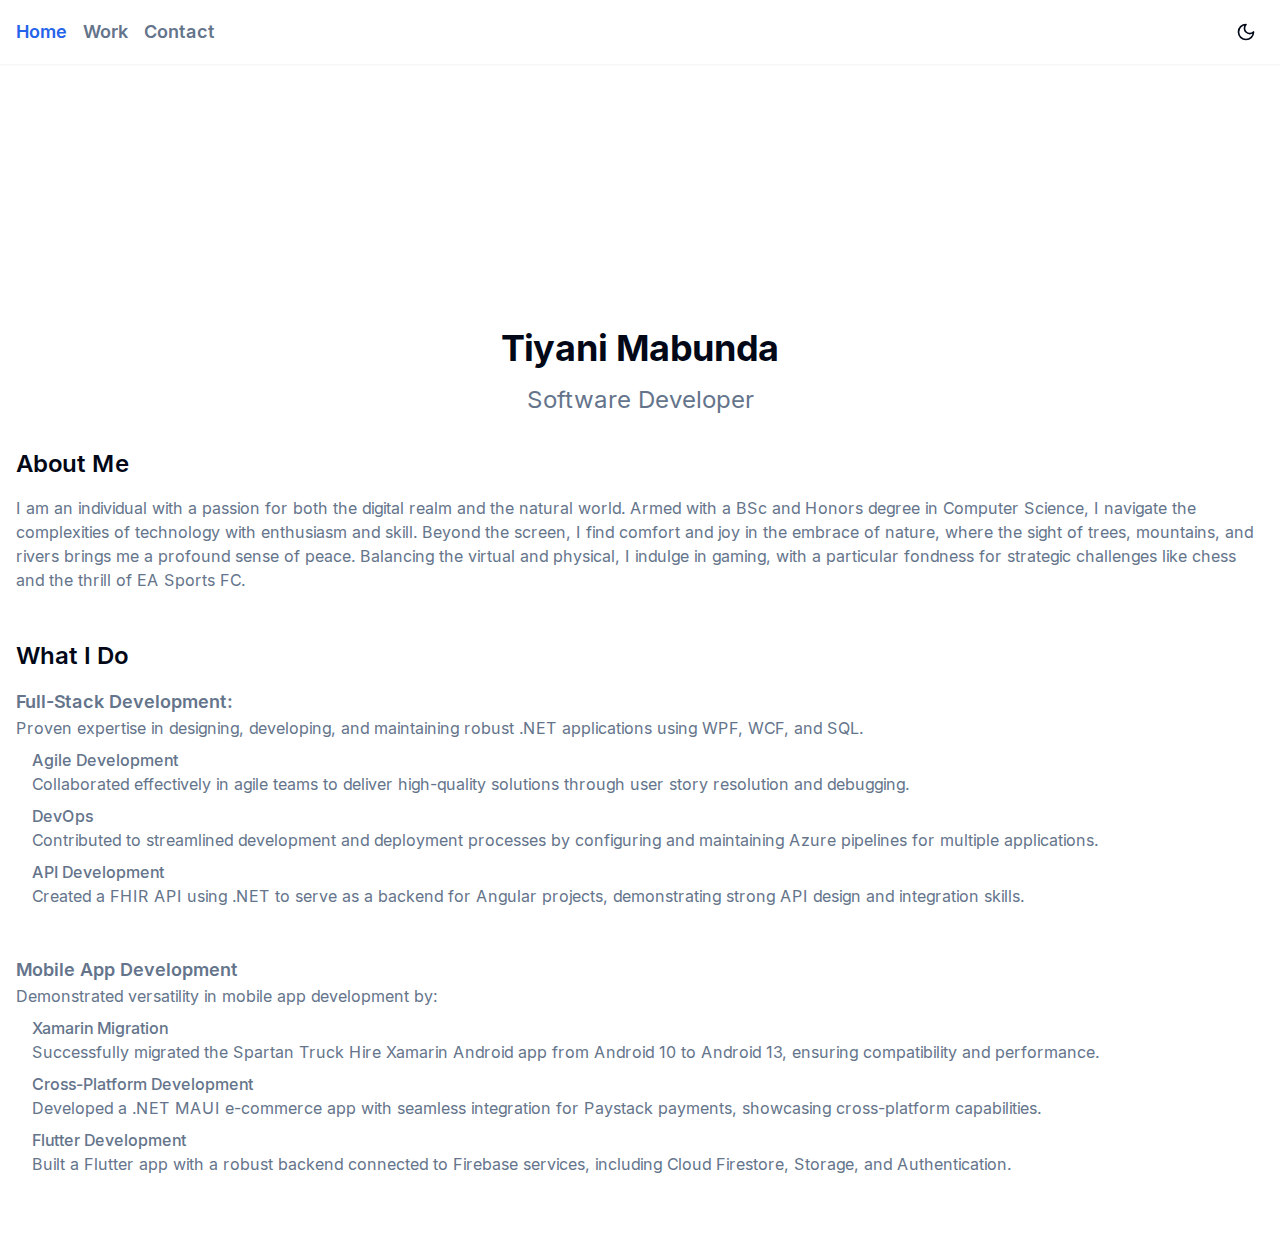
==== index.html @ 3444f70b "Deploying to GitHub Pages" ====
<!DOCTYPE html><html lang="en"><head><meta charSet="utf-8"/><meta name="viewport" content="width=device-width, initial-scale=1"/><link rel="stylesheet" href="/_next/static/css/25e0a22a4234f858.css" data-precedence="next"/><link rel="preload" as="script" fetchPriority="low" href="/_next/static/chunks/webpack-bbf38ab73833ad8f.js"/><script src="/_next/static/chunks/fd9d1056-4d2ecb7add830950.js" async=""></script><script src="/_next/static/chunks/23-e1ec0b1134e454a7.js" async=""></script><script src="/_next/static/chunks/main-app-b0af10a3b6084e7f.js" async=""></script><script src="/_next/static/chunks/710-0fd972ea9a1a18c6.js" async=""></script><script src="/_next/static/chunks/648-8b651ac7e83650a8.js" async=""></script><script src="/_next/static/chunks/app/page-0143d4fc02d2c48d.js" async=""></script><script src="/_next/static/chunks/617-cca0b27377ffb297.js" async=""></script><script src="/_next/static/chunks/app/layout-c54a0a08e59619cb.js" async=""></script><title>My Portfolio</title><meta name="description" content="Welcome to my personal portfolio"/><link rel="icon" href="/favicon.ico" type="image/x-icon" sizes="16x16"/><script src="/_next/static/chunks/polyfills-78c92fac7aa8fdd8.js" noModule=""></script></head><body class="__className_36bd41"><script>!function(){try{var d=document.documentElement,c=d.classList;c.remove('light','dark');var e=localStorage.getItem('theme');if('system'===e||(!e&&true)){var t='(prefers-color-scheme: dark)',m=window.matchMedia(t);if(m.media!==t||m.matches){d.style.colorScheme = 'dark';c.add('dark')}else{d.style.colorScheme = 'light';c.add('light')}}else if(e){c.add(e|| '')}if(e==='light'||e==='dark')d.style.colorScheme=e}catch(e){}}()</script><div class="flex flex-col min-h-screen"><nav class="bg-background shadow-sm"><div class="container mx-auto px-4"><div class="flex justify-between items-center h-16"><div class="flex space-x-4"><a class="text-lg font-semibold text-primary" href="/">Home</a><a class="text-lg font-semibold text-muted-foreground" href="/work">Work</a><a class="text-lg font-semibold text-muted-foreground" href="/contact">Contact</a></div><button class="p-2 rounded-full hover:bg-muted"><svg xmlns="http://www.w3.org/2000/svg" width="24" height="24" viewBox="0 0 24 24" fill="none" stroke="currentColor" stroke-width="2" stroke-linecap="round" stroke-linejoin="round" class="lucide lucide-moon w-5 h-5"><path d="M12 3a6 6 0 0 0 9 9 9 9 0 1 1-9-9Z"></path></svg></button></div></div></nav><main class="flex-grow"><div class="container mx-auto px-4 py-8"><div class="text-center" style="opacity:0;will-change:opacity,transform;transform:translateY(20px)"><img alt="Profile Picture" loading="lazy" width="200" height="200" decoding="async" data-nimg="1" class="rounded-full mx-auto mb-8" style="color:transparent" src="/cover.jpg?height=200&amp;width=200"/><h1 class="text-4xl font-bold mb-4">Tiyani Mabunda</h1><h2 class="text-2xl text-muted-foreground mb-8">Software Developer</h2></div><section class="mb-12" style="opacity:0;will-change:opacity"><h3 class="text-2xl font-semibold mb-4">About Me</h3><p class="text-muted-foreground">I am an individual with a passion for both the digital realm and the natural world. Armed with a BSc and Honors degree in Computer Science, I navigate the complexities of technology with enthusiasm and skill. Beyond the screen, I find comfort and joy in the embrace of nature, where the sight of trees, mountains, and rivers brings me a profound sense of peace. Balancing the virtual and physical, I indulge in gaming, with a particular fondness for strategic challenges like chess and the thrill of EA Sports FC.</p></section><section style="opacity:0;will-change:opacity"><h3 class="text-2xl font-semibold mb-4">What I Do</h3><div class="mb-12 text-muted-foreground" style="opacity:0;will-change:opacity,transform;transform:translateY(20px)"><h4 class="text-lg font-semibold ">Full-Stack Development:</h4><p>Proven expertise in designing, developing, and maintaining robust .NET applications using WPF, WCF, and SQL.</p><div class="pl-4"><div class="mt-2"><h5 class="font-medium">Agile Development</h5><p class="">Collaborated effectively in agile teams to deliver high-quality solutions through user story resolution and debugging.</p></div><div class="mt-2"><h5 class="font-medium">DevOps</h5><p class="">Contributed to streamlined development and deployment processes by configuring and maintaining Azure pipelines for multiple applications.</p></div><div class="mt-2"><h5 class="font-medium">API Development</h5><p class="">Created a FHIR API using .NET to serve as a backend for Angular projects, demonstrating strong API design and integration skills.</p></div></div></div><div class="mb-12 text-muted-foreground" style="opacity:0;will-change:opacity,transform;transform:translateY(20px)"><h4 class="text-lg font-semibold ">Mobile App Development</h4><p>Demonstrated versatility in mobile app development by:</p><div class="pl-4"><div class="mt-2"><h5 class="font-medium">Xamarin Migration</h5><p class="">Successfully migrated the Spartan Truck Hire Xamarin Android app from Android 10 to Android 13, ensuring compatibility and performance.</p></div><div class="mt-2"><h5 class="font-medium">Cross-Platform Development</h5><p class="">Developed a .NET MAUI e-commerce app with seamless integration for Paystack payments, showcasing cross-platform capabilities.</p></div><div class="mt-2"><h5 class="font-medium">Flutter Development</h5><p class=""> Built a Flutter app with a robust backend connected to Firebase services, including Cloud Firestore, Storage, and Authentication.</p></div></div></div></section></div></main></div><script src="/_next/static/chunks/webpack-bbf38ab73833ad8f.js" async=""></script><script>(self.__next_f=self.__next_f||[]).push([0]);self.__next_f.push([2,null])</script><script>self.__next_f.push([1,"1:HL[\"/_next/static/css/25e0a22a4234f858.css\",\"style\"]\n"])</script><script>self.__next_f.push([1,"2:I[5751,[],\"\"]\n4:I[6513,[],\"ClientPageRoot\"]\n5:I[6774,[\"710\",\"static/chunks/710-0fd972ea9a1a18c6.js\",\"648\",\"static/chunks/648-8b651ac7e83650a8.js\",\"931\",\"static/chunks/app/page-0143d4fc02d2c48d.js\"],\"default\",1]\n6:I[4258,[\"617\",\"static/chunks/617-cca0b27377ffb297.js\",\"185\",\"static/chunks/app/layout-c54a0a08e59619cb.js\"],\"ThemeProvider\"]\n7:I[3624,[\"617\",\"static/chunks/617-cca0b27377ffb297.js\",\"185\",\"static/chunks/app/layout-c54a0a08e59619cb.js\"],\"default\"]\n8:I[9275,[],\"\"]\n9:I[1343,[],\"\"]\nb:I[6130,[],\"\"]\nc:[]\n"])</script><script>self.__next_f.push([1,"0:[\"$\",\"$L2\",null,{\"buildId\":\"O0zMMYIK0G1skBp6hPI-c\",\"assetPrefix\":\"\",\"urlParts\":[\"\",\"\"],\"initialTree\":[\"\",{\"children\":[\"__PAGE__\",{}]},\"$undefined\",\"$undefined\",true],\"initialSeedData\":[\"\",{\"children\":[\"__PAGE__\",{},[[\"$L3\",[\"$\",\"$L4\",null,{\"props\":{\"params\":{},\"searchParams\":{}},\"Component\":\"$5\"}],null],null],null]},[[[[\"$\",\"link\",\"0\",{\"rel\":\"stylesheet\",\"href\":\"/_next/static/css/25e0a22a4234f858.css\",\"precedence\":\"next\",\"crossOrigin\":\"$undefined\"}]],[\"$\",\"html\",null,{\"lang\":\"en\",\"suppressHydrationWarning\":true,\"children\":[\"$\",\"body\",null,{\"className\":\"__className_36bd41\",\"children\":[\"$\",\"$L6\",null,{\"attribute\":\"class\",\"defaultTheme\":\"system\",\"enableSystem\":true,\"disableTransitionOnChange\":true,\"children\":[\"$\",\"div\",null,{\"className\":\"flex flex-col min-h-screen\",\"children\":[[\"$\",\"$L7\",null,{}],[\"$\",\"main\",null,{\"className\":\"flex-grow\",\"children\":[\"$\",\"$L8\",null,{\"parallelRouterKey\":\"children\",\"segmentPath\":[\"children\"],\"error\":\"$undefined\",\"errorStyles\":\"$undefined\",\"errorScripts\":\"$undefined\",\"template\":[\"$\",\"$L9\",null,{}],\"templateStyles\":\"$undefined\",\"templateScripts\":\"$undefined\",\"notFound\":[[\"$\",\"title\",null,{\"children\":\"404: This page could not be found.\"}],[\"$\",\"div\",null,{\"style\":{\"fontFamily\":\"system-ui,\\\"Segoe UI\\\",Roboto,Helvetica,Arial,sans-serif,\\\"Apple Color Emoji\\\",\\\"Segoe UI Emoji\\\"\",\"height\":\"100vh\",\"textAlign\":\"center\",\"display\":\"flex\",\"flexDirection\":\"column\",\"alignItems\":\"center\",\"justifyContent\":\"center\"},\"children\":[\"$\",\"div\",null,{\"children\":[[\"$\",\"style\",null,{\"dangerouslySetInnerHTML\":{\"__html\":\"body{color:#000;background:#fff;margin:0}.next-error-h1{border-right:1px solid rgba(0,0,0,.3)}@media (prefers-color-scheme:dark){body{color:#fff;background:#000}.next-error-h1{border-right:1px solid rgba(255,255,255,.3)}}\"}}],[\"$\",\"h1\",null,{\"className\":\"next-error-h1\",\"style\":{\"display\":\"inline-block\",\"margin\":\"0 20px 0 0\",\"padding\":\"0 23px 0 0\",\"fontSize\":24,\"fontWeight\":500,\"verticalAlign\":\"top\",\"lineHeight\":\"49px\"},\"children\":\"404\"}],[\"$\",\"div\",null,{\"style\":{\"display\":\"inline-block\"},\"children\":[\"$\",\"h2\",null,{\"style\":{\"fontSize\":14,\"fontWeight\":400,\"lineHeight\":\"49px\",\"margin\":0},\"children\":\"This page could not be found.\"}]}]]}]}]],\"notFoundStyles\":[]}]}]]}]}]}]}]],null],null],\"couldBeIntercepted\":false,\"initialHead\":[null,\"$La\"],\"globalErrorComponent\":\"$b\",\"missingSlots\":\"$Wc\"}]\n"])</script><script>self.__next_f.push([1,"a:[[\"$\",\"meta\",\"0\",{\"name\":\"viewport\",\"content\":\"width=device-width, initial-scale=1\"}],[\"$\",\"meta\",\"1\",{\"charSet\":\"utf-8\"}],[\"$\",\"title\",\"2\",{\"children\":\"My Portfolio\"}],[\"$\",\"meta\",\"3\",{\"name\":\"description\",\"content\":\"Welcome to my personal portfolio\"}],[\"$\",\"link\",\"4\",{\"rel\":\"icon\",\"href\":\"/favicon.ico\",\"type\":\"image/x-icon\",\"sizes\":\"16x16\"}]]\n3:null\n"])</script></body></html>
---- _next/static/css/25e0a22a4234f858.css ----
*,:after,:before{--tw-border-spacing-x:0;--tw-border-spacing-y:0;--tw-translate-x:0;--tw-translate-y:0;--tw-rotate:0;--tw-skew-x:0;--tw-skew-y:0;--tw-scale-x:1;--tw-scale-y:1;--tw-pan-x: ;--tw-pan-y: ;--tw-pinch-zoom: ;--tw-scroll-snap-strictness:proximity;--tw-gradient-from-position: ;--tw-gradient-via-position: ;--tw-gradient-to-position: ;--tw-ordinal: ;--tw-slashed-zero: ;--tw-numeric-figure: ;--tw-numeric-spacing: ;--tw-numeric-fraction: ;--tw-ring-inset: ;--tw-ring-offset-width:0px;--tw-ring-offset-color:#fff;--tw-ring-color:rgba(59,130,246,.5);--tw-ring-offset-shadow:0 0 #0000;--tw-ring-shadow:0 0 #0000;--tw-shadow:0 0 #0000;--tw-shadow-colored:0 0 #0000;--tw-blur: ;--tw-brightness: ;--tw-contrast: ;--tw-grayscale: ;--tw-hue-rotate: ;--tw-invert: ;--tw-saturate: ;--tw-sepia: ;--tw-drop-shadow: ;--tw-backdrop-blur: ;--tw-backdrop-brightness: ;--tw-backdrop-contrast: ;--tw-backdrop-grayscale: ;--tw-backdrop-hue-rotate: ;--tw-backdrop-invert: ;--tw-backdrop-opacity: ;--tw-backdrop-saturate: ;--tw-backdrop-sepia: ;--tw-contain-size: ;--tw-contain-layout: ;--tw-contain-paint: ;--tw-contain-style: }::backdrop{--tw-border-spacing-x:0;--tw-border-spacing-y:0;--tw-translate-x:0;--tw-translate-y:0;--tw-rotate:0;--tw-skew-x:0;--tw-skew-y:0;--tw-scale-x:1;--tw-scale-y:1;--tw-pan-x: ;--tw-pan-y: ;--tw-pinch-zoom: ;--tw-scroll-snap-strictness:proximity;--tw-gradient-from-position: ;--tw-gradient-via-position: ;--tw-gradient-to-position: ;--tw-ordinal: ;--tw-slashed-zero: ;--tw-numeric-figure: ;--tw-numeric-spacing: ;--tw-numeric-fraction: ;--tw-ring-inset: ;--tw-ring-offset-width:0px;--tw-ring-offset-color:#fff;--tw-ring-color:rgba(59,130,246,.5);--tw-ring-offset-shadow:0 0 #0000;--tw-ring-shadow:0 0 #0000;--tw-shadow:0 0 #0000;--tw-shadow-colored:0 0 #0000;--tw-blur: ;--tw-brightness: ;--tw-contrast: ;--tw-grayscale: ;--tw-hue-rotate: ;--tw-invert: ;--tw-saturate: ;--tw-sepia: ;--tw-drop-shadow: ;--tw-backdrop-blur: ;--tw-backdrop-brightness: ;--tw-backdrop-contrast: ;--tw-backdrop-grayscale: ;--tw-backdrop-hue-rotate: ;--tw-backdrop-invert: ;--tw-backdrop-opacity: ;--tw-backdrop-saturate: ;--tw-backdrop-sepia: ;--tw-contain-size: ;--tw-contain-layout: ;--tw-contain-paint: ;--tw-contain-style: }/*
! tailwindcss v3.4.12 | MIT License | https://tailwindcss.com
*/*,:after,:before{box-sizing:border-box;border:0 solid #e5e7eb}:after,:before{--tw-content:""}:host,html{line-height:1.5;-webkit-text-size-adjust:100%;-moz-tab-size:4;tab-size:4;font-family:ui-sans-serif,system-ui,sans-serif,Apple Color Emoji,Segoe UI Emoji,Segoe UI Symbol,Noto Color Emoji;font-feature-settings:normal;font-variation-settings:normal;-webkit-tap-highlight-color:transparent}body{margin:0;line-height:inherit}hr{height:0;color:inherit;border-top-width:1px}abbr:where([title]){text-decoration:underline dotted}h1,h2,h3,h4,h5,h6{font-size:inherit;font-weight:inherit}a{color:inherit;text-decoration:inherit}b,strong{font-weight:bolder}code,kbd,pre,samp{font-family:ui-monospace,SFMono-Regular,Menlo,Monaco,Consolas,Liberation Mono,Courier New,monospace;font-feature-settings:normal;font-variation-settings:normal;font-size:1em}small{font-size:80%}sub,sup{font-size:75%;line-height:0;position:relative;vertical-align:baseline}sub{bottom:-.25em}sup{top:-.5em}table{text-indent:0;border-color:inherit;border-collapse:collapse}button,input,optgroup,select,textarea{font-family:inherit;font-feature-settings:inherit;font-variation-settings:inherit;font-size:100%;font-weight:inherit;line-height:inherit;letter-spacing:inherit;color:inherit;margin:0;padding:0}button,select{text-transform:none}button,input:where([type=button]),input:where([type=reset]),input:where([type=submit]){-webkit-appearance:button;background-color:transparent;background-image:none}:-moz-focusring{outline:auto}:-moz-ui-invalid{box-shadow:none}progress{vertical-align:baseline}::-webkit-inner-spin-button,::-webkit-outer-spin-button{height:auto}[type=search]{-webkit-appearance:textfield;outline-offset:-2px}::-webkit-search-decoration{-webkit-appearance:none}::-webkit-file-upload-button{-webkit-appearance:button;font:inherit}summary{display:list-item}blockquote,dd,dl,figure,h1,h2,h3,h4,h5,h6,hr,p,pre{margin:0}fieldset{margin:0}fieldset,legend{padding:0}menu,ol,ul{list-style:none;margin:0;padding:0}dialog{padding:0}textarea{resize:vertical}input::placeholder,textarea::placeholder{opacity:1;color:#9ca3af}[role=button],button{cursor:pointer}:disabled{cursor:default}audio,canvas,embed,iframe,img,object,svg,video{display:block;vertical-align:middle}img,video{max-width:100%;height:auto}[hidden]{display:none}:root{--background:0 0% 100%;--foreground:222.2 84% 4.9%;--card:0 0% 100%;--card-foreground:222.2 84% 4.9%;--popover:0 0% 100%;--popover-foreground:222.2 84% 4.9%;--primary:221.2 83.2% 53.3%;--primary-foreground:210 40% 98%;--secondary:210 40% 96.1%;--secondary-foreground:222.2 47.4% 11.2%;--muted:210 40% 96.1%;--muted-foreground:215.4 16.3% 46.9%;--accent:210 40% 96.1%;--accent-foreground:222.2 47.4% 11.2%;--destructive:0 84.2% 60.2%;--destructive-foreground:210 40% 98%;--border:214.3 31.8% 91.4%;--input:214.3 31.8% 91.4%;--ring:221.2 83.2% 53.3%;--radius:0.5rem}.dark{--background:222.2 84% 4.9%;--foreground:210 40% 98%;--card:222.2 84% 4.9%;--card-foreground:210 40% 98%;--popover:222.2 84% 4.9%;--popover-foreground:210 40% 98%;--primary:217.2 91.2% 59.8%;--primary-foreground:222.2 47.4% 11.2%;--secondary:217.2 32.6% 17.5%;--secondary-foreground:210 40% 98%;--muted:217.2 32.6% 17.5%;--muted-foreground:215 20.2% 65.1%;--accent:217.2 32.6% 17.5%;--accent-foreground:210 40% 98%;--destructive:0 62.8% 30.6%;--destructive-foreground:210 40% 98%;--border:217.2 32.6% 17.5%;--input:217.2 32.6% 17.5%;--ring:224.3 76.3% 48%}*{border-color:hsl(var(--border))}body{background-color:hsl(var(--background));color:hsl(var(--foreground))}.container{width:100%;margin-right:auto;margin-left:auto;padding-right:2rem;padding-left:2rem}@media (min-width:1400px){.container{max-width:1400px}}.absolute{position:absolute}.relative{position:relative}.left-0{left:0}.top-0{top:0}.mx-auto{margin-left:auto;margin-right:auto}.-ml-1\.5{margin-left:-.375rem}.mb-12{margin-bottom:3rem}.mb-4{margin-bottom:1rem}.mb-8{margin-bottom:2rem}.mr-4{margin-right:1rem}.mt-1\.5{margin-top:.375rem}.mt-2{margin-top:.5rem}.flex{display:flex}.grid{display:grid}.h-16{height:4rem}.h-4{height:1rem}.h-5{height:1.25rem}.h-6{height:1.5rem}.h-full{height:100%}.min-h-screen{min-height:100vh}.w-1{width:.25rem}.w-4{width:1rem}.w-5{width:1.25rem}.w-6{width:1.5rem}.max-w-3xl{max-width:48rem}.max-w-md{max-width:28rem}.flex-grow{flex-grow:1}.flex-col{flex-direction:column}.items-center{align-items:center}.justify-between{justify-content:space-between}.gap-6{gap:1.5rem}.space-x-4>:not([hidden])~:not([hidden]){--tw-space-x-reverse:0;margin-right:calc(1rem * var(--tw-space-x-reverse));margin-left:calc(1rem * calc(1 - var(--tw-space-x-reverse)))}.rounded-full{border-radius:9999px}.bg-background{background-color:hsl(var(--background))}.bg-primary{background-color:hsl(var(--primary))}.p-2{padding:.5rem}.px-4{padding-left:1rem;padding-right:1rem}.py-8{padding-top:2rem;padding-bottom:2rem}.pl-4{padding-left:1rem}.pl-8{padding-left:2rem}.text-center{text-align:center}.text-2xl{font-size:1.5rem;line-height:2rem}.text-4xl{font-size:2.25rem;line-height:2.5rem}.text-lg{font-size:1.125rem}.text-lg,.text-xl{line-height:1.75rem}.text-xl{font-size:1.25rem}.font-bold{font-weight:700}.font-medium{font-weight:500}.font-semibold{font-weight:600}.text-muted-foreground{color:hsl(var(--muted-foreground))}.text-primary{color:hsl(var(--primary))}.shadow-sm{--tw-shadow:0 1px 2px 0 rgba(0,0,0,.05);--tw-shadow-colored:0 1px 2px 0 var(--tw-shadow-color);box-shadow:var(--tw-ring-offset-shadow,0 0 #0000),var(--tw-ring-shadow,0 0 #0000),var(--tw-shadow)}.transition{transition-property:color,background-color,border-color,text-decoration-color,fill,stroke,opacity,box-shadow,transform,filter,backdrop-filter;transition-timing-function:cubic-bezier(.4,0,.2,1);transition-duration:.15s}@keyframes enter{0%{opacity:var(--tw-enter-opacity,1);transform:translate3d(var(--tw-enter-translate-x,0),var(--tw-enter-translate-y,0),0) scale3d(var(--tw-enter-scale,1),var(--tw-enter-scale,1),var(--tw-enter-scale,1)) rotate(var(--tw-enter-rotate,0))}}@keyframes exit{to{opacity:var(--tw-exit-opacity,1);transform:translate3d(var(--tw-exit-translate-x,0),var(--tw-exit-translate-y,0),0) scale3d(var(--tw-exit-scale,1),var(--tw-exit-scale,1),var(--tw-exit-scale,1)) rotate(var(--tw-exit-rotate,0))}}.hover\:bg-muted:hover{background-color:hsl(var(--muted))}@font-face{font-family:__Inter_36bd41;font-style:normal;font-weight:100 900;font-display:swap;src:url(/_next/static/media/55c55f0601d81cf3-s.woff2) format("woff2");unicode-range:u+0460-052f,u+1c80-1c88,u+20b4,u+2de0-2dff,u+a640-a69f,u+fe2e-fe2f}@font-face{font-family:__Inter_36bd41;font-style:normal;font-weight:100 900;font-display:swap;src:url(/_next/static/media/26a46d62cd723877-s.woff2) format("woff2");unicode-range:u+0301,u+0400-045f,u+0490-0491,u+04b0-04b1,u+2116}@font-face{font-family:__Inter_36bd41;font-style:normal;font-weight:100 900;font-display:swap;src:url(/_next/static/media/97e0cb1ae144a2a9-s.woff2) format("woff2");unicode-range:u+1f??}@font-face{font-family:__Inter_36bd41;font-style:normal;font-weight:100 900;font-display:swap;src:url(/_next/static/media/581909926a08bbc8-s.woff2) format("woff2");unicode-range:u+0370-0377,u+037a-037f,u+0384-038a,u+038c,u+038e-03a1,u+03a3-03ff}@font-face{font-family:__Inter_36bd41;font-style:normal;font-weight:100 900;font-display:swap;src:url(/_next/static/media/df0a9ae256c0569c-s.woff2) format("woff2");unicode-range:u+0102-0103,u+0110-0111,u+0128-0129,u+0168-0169,u+01a0-01a1,u+01af-01b0,u+0300-0301,u+0303-0304,u+0308-0309,u+0323,u+0329,u+1ea0-1ef9,u+20ab}@font-face{font-family:__Inter_36bd41;font-style:normal;font-weight:100 900;font-display:swap;src:url(/_next/static/media/6d93bde91c0c2823-s.woff2) format("woff2");unicode-range:u+0100-02af,u+0304,u+0308,u+0329,u+1e00-1e9f,u+1ef2-1eff,u+2020,u+20a0-20ab,u+20ad-20c0,u+2113,u+2c60-2c7f,u+a720-a7ff}@font-face{font-family:__Inter_36bd41;font-style:normal;font-weight:100 900;font-display:swap;src:url(/_next/static/media/a34f9d1faa5f3315-s.p.woff2) format("woff2");unicode-range:u+00??,u+0131,u+0152-0153,u+02bb-02bc,u+02c6,u+02da,u+02dc,u+0304,u+0308,u+0329,u+2000-206f,u+2074,u+20ac,u+2122,u+2191,u+2193,u+2212,u+2215,u+feff,u+fffd}@font-face{font-family:__Inter_Fallback_36bd41;src:local("Arial");ascent-override:90.49%;descent-override:22.56%;line-gap-override:0.00%;size-adjust:107.06%}.__className_36bd41{font-family:__Inter_36bd41,__Inter_Fallback_36bd41;font-style:normal}
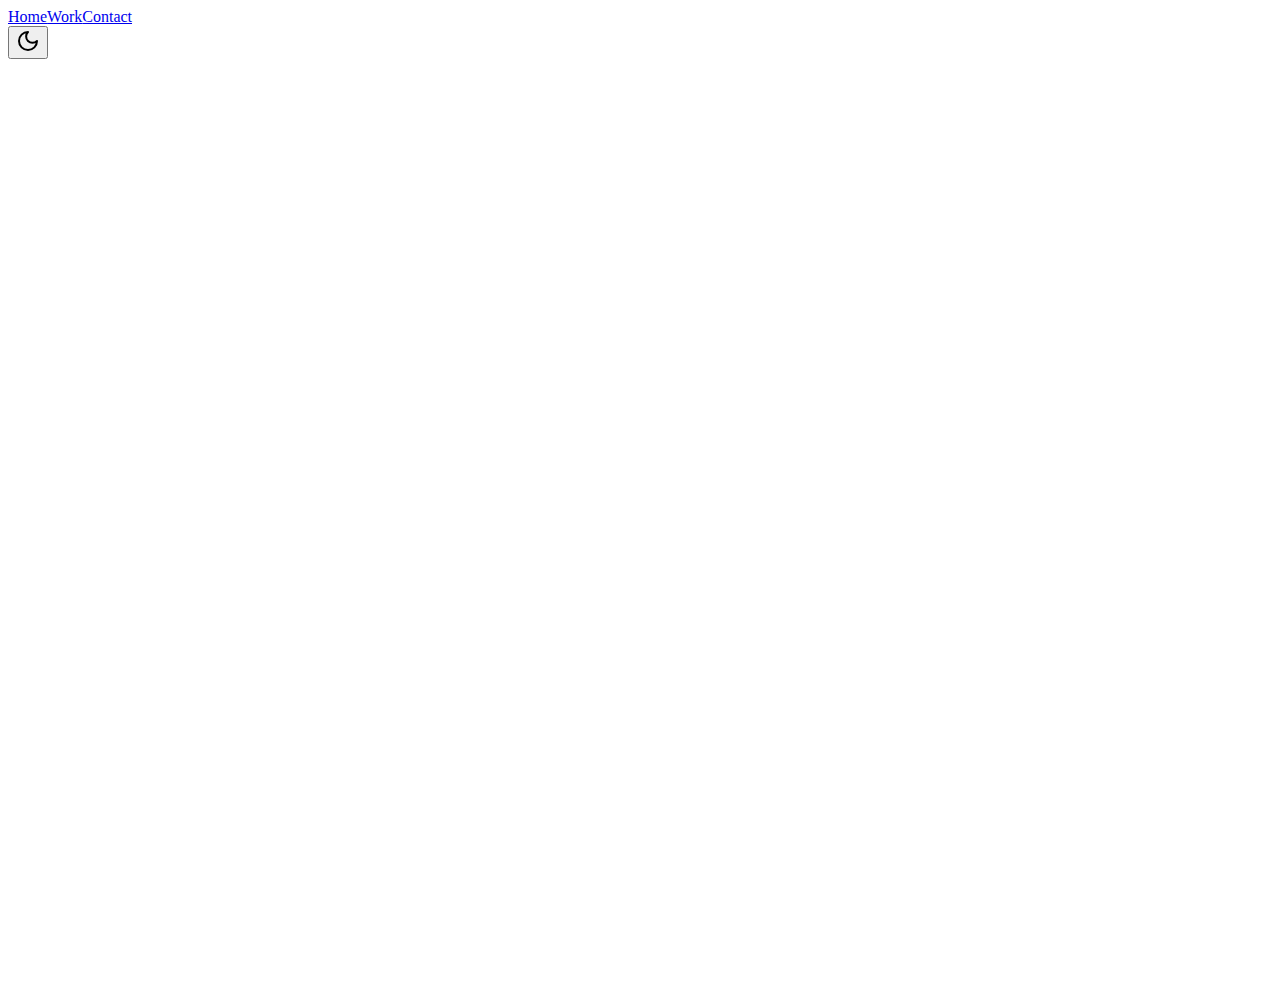
==== commit bea92a03: "Deploying to GitHub Pages" ====
--- a/index.html
+++ b/index.html
@@ -1 +1 @@
-<!DOCTYPE html><html lang="en"><head><meta charSet="utf-8"/><meta name="viewport" content="width=device-width, initial-scale=1"/><link rel="stylesheet" href="/_next/static/css/25e0a22a4234f858.css" data-precedence="next"/><link rel="preload" as="script" fetchPriority="low" href="/_next/static/chunks/webpack-bbf38ab73833ad8f.js"/><script src="/_next/static/chunks/fd9d1056-4d2ecb7add830950.js" async=""></script><script src="/_next/static/chunks/23-e1ec0b1134e454a7.js" async=""></script><script src="/_next/static/chunks/main-app-b0af10a3b6084e7f.js" async=""></script><script src="/_next/static/chunks/710-0fd972ea9a1a18c6.js" async=""></script><script src="/_next/static/chunks/648-8b651ac7e83650a8.js" async=""></script><script src="/_next/static/chunks/app/page-0143d4fc02d2c48d.js" async=""></script><script src="/_next/static/chunks/617-cca0b27377ffb297.js" async=""></script><script src="/_next/static/chunks/app/layout-c54a0a08e59619cb.js" async=""></script><title>My Portfolio</title><meta name="description" content="Welcome to my personal portfolio"/><link rel="icon" href="/favicon.ico" type="image/x-icon" sizes="16x16"/><script src="/_next/static/chunks/polyfills-78c92fac7aa8fdd8.js" noModule=""></script></head><body class="__className_36bd41"><script>!function(){try{var d=document.documentElement,c=d.classList;c.remove('light','dark');var e=localStorage.getItem('theme');if('system'===e||(!e&&true)){var t='(prefers-color-scheme: dark)',m=window.matchMedia(t);if(m.media!==t||m.matches){d.style.colorScheme = 'dark';c.add('dark')}else{d.style.colorScheme = 'light';c.add('light')}}else if(e){c.add(e|| '')}if(e==='light'||e==='dark')d.style.colorScheme=e}catch(e){}}()</script><div class="flex flex-col min-h-screen"><nav class="bg-background shadow-sm"><div class="container mx-auto px-4"><div class="flex justify-between items-center h-16"><div class="flex space-x-4"><a class="text-lg font-semibold text-primary" href="/">Home</a><a class="text-lg font-semibold text-muted-foreground" href="/work">Work</a><a class="text-lg font-semibold text-muted-foreground" href="/contact">Contact</a></div><button class="p-2 rounded-full hover:bg-muted"><svg xmlns="http://www.w3.org/2000/svg" width="24" height="24" viewBox="0 0 24 24" fill="none" stroke="currentColor" stroke-width="2" stroke-linecap="round" stroke-linejoin="round" class="lucide lucide-moon w-5 h-5"><path d="M12 3a6 6 0 0 0 9 9 9 9 0 1 1-9-9Z"></path></svg></button></div></div></nav><main class="flex-grow"><div class="container mx-auto px-4 py-8"><div class="text-center" style="opacity:0;will-change:opacity,transform;transform:translateY(20px)"><img alt="Profile Picture" loading="lazy" width="200" height="200" decoding="async" data-nimg="1" class="rounded-full mx-auto mb-8" style="color:transparent" src="/cover.jpg?height=200&amp;width=200"/><h1 class="text-4xl font-bold mb-4">Tiyani Mabunda</h1><h2 class="text-2xl text-muted-foreground mb-8">Software Developer</h2></div><section class="mb-12" style="opacity:0;will-change:opacity"><h3 class="text-2xl font-semibold mb-4">About Me</h3><p class="text-muted-foreground">I am an individual with a passion for both the digital realm and the natural world. Armed with a BSc and Honors degree in Computer Science, I navigate the complexities of technology with enthusiasm and skill. Beyond the screen, I find comfort and joy in the embrace of nature, where the sight of trees, mountains, and rivers brings me a profound sense of peace. Balancing the virtual and physical, I indulge in gaming, with a particular fondness for strategic challenges like chess and the thrill of EA Sports FC.</p></section><section style="opacity:0;will-change:opacity"><h3 class="text-2xl font-semibold mb-4">What I Do</h3><div class="mb-12 text-muted-foreground" style="opacity:0;will-change:opacity,transform;transform:translateY(20px)"><h4 class="text-lg font-semibold ">Full-Stack Development:</h4><p>Proven expertise in designing, developing, and maintaining robust .NET applications using WPF, WCF, and SQL.</p><div class="pl-4"><div class="mt-2"><h5 class="font-medium">Agile Development</h5><p class="">Collaborated effectively in agile teams to deliver high-quality solutions through user story resolution and debugging.</p></div><div class="mt-2"><h5 class="font-medium">DevOps</h5><p class="">Contributed to streamlined development and deployment processes by configuring and maintaining Azure pipelines for multiple applications.</p></div><div class="mt-2"><h5 class="font-medium">API Development</h5><p class="">Created a FHIR API using .NET to serve as a backend for Angular projects, demonstrating strong API design and integration skills.</p></div></div></div><div class="mb-12 text-muted-foreground" style="opacity:0;will-change:opacity,transform;transform:translateY(20px)"><h4 class="text-lg font-semibold ">Mobile App Development</h4><p>Demonstrated versatility in mobile app development by:</p><div class="pl-4"><div class="mt-2"><h5 class="font-medium">Xamarin Migration</h5><p class="">Successfully migrated the Spartan Truck Hire Xamarin Android app from Android 10 to Android 13, ensuring compatibility and performance.</p></div><div class="mt-2"><h5 class="font-medium">Cross-Platform Development</h5><p class="">Developed a .NET MAUI e-commerce app with seamless integration for Paystack payments, showcasing cross-platform capabilities.</p></div><div class="mt-2"><h5 class="font-medium">Flutter Development</h5><p class=""> Built a Flutter app with a robust backend connected to Firebase services, including Cloud Firestore, Storage, and Authentication.</p></div></div></div></section></div></main></div><script src="/_next/static/chunks/webpack-bbf38ab73833ad8f.js" async=""></script><script>(self.__next_f=self.__next_f||[]).push([0]);self.__next_f.push([2,null])</script><script>self.__next_f.push([1,"1:HL[\"/_next/static/css/25e0a22a4234f858.css\",\"style\"]\n"])</script><script>self.__next_f.push([1,"2:I[5751,[],\"\"]\n4:I[6513,[],\"ClientPageRoot\"]\n5:I[6774,[\"710\",\"static/chunks/710-0fd972ea9a1a18c6.js\",\"648\",\"static/chunks/648-8b651ac7e83650a8.js\",\"931\",\"static/chunks/app/page-0143d4fc02d2c48d.js\"],\"default\",1]\n6:I[4258,[\"617\",\"static/chunks/617-cca0b27377ffb297.js\",\"185\",\"static/chunks/app/layout-c54a0a08e59619cb.js\"],\"ThemeProvider\"]\n7:I[3624,[\"617\",\"static/chunks/617-cca0b27377ffb297.js\",\"185\",\"static/chunks/app/layout-c54a0a08e59619cb.js\"],\"default\"]\n8:I[9275,[],\"\"]\n9:I[1343,[],\"\"]\nb:I[6130,[],\"\"]\nc:[]\n"])</script><script>self.__next_f.push([1,"0:[\"$\",\"$L2\",null,{\"buildId\":\"O0zMMYIK0G1skBp6hPI-c\",\"assetPrefix\":\"\",\"urlParts\":[\"\",\"\"],\"initialTree\":[\"\",{\"children\":[\"__PAGE__\",{}]},\"$undefined\",\"$undefined\",true],\"initialSeedData\":[\"\",{\"children\":[\"__PAGE__\",{},[[\"$L3\",[\"$\",\"$L4\",null,{\"props\":{\"params\":{},\"searchParams\":{}},\"Component\":\"$5\"}],null],null],null]},[[[[\"$\",\"link\",\"0\",{\"rel\":\"stylesheet\",\"href\":\"/_next/static/css/25e0a22a4234f858.css\",\"precedence\":\"next\",\"crossOrigin\":\"$undefined\"}]],[\"$\",\"html\",null,{\"lang\":\"en\",\"suppressHydrationWarning\":true,\"children\":[\"$\",\"body\",null,{\"className\":\"__className_36bd41\",\"children\":[\"$\",\"$L6\",null,{\"attribute\":\"class\",\"defaultTheme\":\"system\",\"enableSystem\":true,\"disableTransitionOnChange\":true,\"children\":[\"$\",\"div\",null,{\"className\":\"flex flex-col min-h-screen\",\"children\":[[\"$\",\"$L7\",null,{}],[\"$\",\"main\",null,{\"className\":\"flex-grow\",\"children\":[\"$\",\"$L8\",null,{\"parallelRouterKey\":\"children\",\"segmentPath\":[\"children\"],\"error\":\"$undefined\",\"errorStyles\":\"$undefined\",\"errorScripts\":\"$undefined\",\"template\":[\"$\",\"$L9\",null,{}],\"templateStyles\":\"$undefined\",\"templateScripts\":\"$undefined\",\"notFound\":[[\"$\",\"title\",null,{\"children\":\"404: This page could not be found.\"}],[\"$\",\"div\",null,{\"style\":{\"fontFamily\":\"system-ui,\\\"Segoe UI\\\",Roboto,Helvetica,Arial,sans-serif,\\\"Apple Color Emoji\\\",\\\"Segoe UI Emoji\\\"\",\"height\":\"100vh\",\"textAlign\":\"center\",\"display\":\"flex\",\"flexDirection\":\"column\",\"alignItems\":\"center\",\"justifyContent\":\"center\"},\"children\":[\"$\",\"div\",null,{\"children\":[[\"$\",\"style\",null,{\"dangerouslySetInnerHTML\":{\"__html\":\"body{color:#000;background:#fff;margin:0}.next-error-h1{border-right:1px solid rgba(0,0,0,.3)}@media (prefers-color-scheme:dark){body{color:#fff;background:#000}.next-error-h1{border-right:1px solid rgba(255,255,255,.3)}}\"}}],[\"$\",\"h1\",null,{\"className\":\"next-error-h1\",\"style\":{\"display\":\"inline-block\",\"margin\":\"0 20px 0 0\",\"padding\":\"0 23px 0 0\",\"fontSize\":24,\"fontWeight\":500,\"verticalAlign\":\"top\",\"lineHeight\":\"49px\"},\"children\":\"404\"}],[\"$\",\"div\",null,{\"style\":{\"display\":\"inline-block\"},\"children\":[\"$\",\"h2\",null,{\"style\":{\"fontSize\":14,\"fontWeight\":400,\"lineHeight\":\"49px\",\"margin\":0},\"children\":\"This page could not be found.\"}]}]]}]}]],\"notFoundStyles\":[]}]}]]}]}]}]}]],null],null],\"couldBeIntercepted\":false,\"initialHead\":[null,\"$La\"],\"globalErrorComponent\":\"$b\",\"missingSlots\":\"$Wc\"}]\n"])</script><script>self.__next_f.push([1,"a:[[\"$\",\"meta\",\"0\",{\"name\":\"viewport\",\"content\":\"width=device-width, initial-scale=1\"}],[\"$\",\"meta\",\"1\",{\"charSet\":\"utf-8\"}],[\"$\",\"title\",\"2\",{\"children\":\"My Portfolio\"}],[\"$\",\"meta\",\"3\",{\"name\":\"description\",\"content\":\"Welcome to my personal portfolio\"}],[\"$\",\"link\",\"4\",{\"rel\":\"icon\",\"href\":\"/favicon.ico\",\"type\":\"image/x-icon\",\"sizes\":\"16x16\"}]]\n3:null\n"])</script></body></html>+<!DOCTYPE html><html lang="en"><head><meta charSet="utf-8"/><meta name="viewport" content="width=device-width, initial-scale=1"/><link rel="stylesheet" href="/Pages/_next/static/css/0643f9b2f2938eac.css" data-precedence="next"/><link rel="preload" as="script" fetchPriority="low" href="/Pages/_next/static/chunks/webpack-9e7ec9cf18200e4c.js"/><script src="/Pages/_next/static/chunks/fd9d1056-4d2ecb7add830950.js" async=""></script><script src="/Pages/_next/static/chunks/23-d6c1107d5c55707d.js" async=""></script><script src="/Pages/_next/static/chunks/main-app-b0af10a3b6084e7f.js" async=""></script><script src="/Pages/_next/static/chunks/710-0fd972ea9a1a18c6.js" async=""></script><script src="/Pages/_next/static/chunks/648-27941e4f4c93cb09.js" async=""></script><script src="/Pages/_next/static/chunks/app/page-0143d4fc02d2c48d.js" async=""></script><script src="/Pages/_next/static/chunks/617-2aa5d1fb9fd04b9a.js" async=""></script><script src="/Pages/_next/static/chunks/app/layout-c54a0a08e59619cb.js" async=""></script><title>My Portfolio</title><meta name="description" content="Welcome to my personal portfolio"/><link rel="icon" href="/Pages/favicon.ico" type="image/x-icon" sizes="16x16"/><script src="/Pages/_next/static/chunks/polyfills-78c92fac7aa8fdd8.js" noModule=""></script></head><body class="__className_d49b9c"><script>!function(){try{var d=document.documentElement,c=d.classList;c.remove('light','dark');var e=localStorage.getItem('theme');if('system'===e||(!e&&true)){var t='(prefers-color-scheme: dark)',m=window.matchMedia(t);if(m.media!==t||m.matches){d.style.colorScheme = 'dark';c.add('dark')}else{d.style.colorScheme = 'light';c.add('light')}}else if(e){c.add(e|| '')}if(e==='light'||e==='dark')d.style.colorScheme=e}catch(e){}}()</script><div class="flex flex-col min-h-screen"><nav class="bg-background shadow-sm"><div class="container mx-auto px-4"><div class="flex justify-between items-center h-16"><div class="flex space-x-4"><a class="text-lg font-semibold text-primary" href="/Pages">Home</a><a class="text-lg font-semibold text-muted-foreground" href="/Pages/work">Work</a><a class="text-lg font-semibold text-muted-foreground" href="/Pages/contact">Contact</a></div><button class="p-2 rounded-full hover:bg-muted"><svg xmlns="http://www.w3.org/2000/svg" width="24" height="24" viewBox="0 0 24 24" fill="none" stroke="currentColor" stroke-width="2" stroke-linecap="round" stroke-linejoin="round" class="lucide lucide-moon w-5 h-5"><path d="M12 3a6 6 0 0 0 9 9 9 9 0 1 1-9-9Z"></path></svg></button></div></div></nav><main class="flex-grow"><div class="container mx-auto px-4 py-8"><div class="text-center" style="opacity:0;will-change:opacity,transform;transform:translateY(20px)"><img alt="Profile Picture" loading="lazy" width="200" height="200" decoding="async" data-nimg="1" class="rounded-full mx-auto mb-8" style="color:transparent" src="/cover.jpg?height=200&amp;width=200"/><h1 class="text-4xl font-bold mb-4">Tiyani Mabunda</h1><h2 class="text-2xl text-muted-foreground mb-8">Software Developer</h2></div><section class="mb-12" style="opacity:0;will-change:opacity"><h3 class="text-2xl font-semibold mb-4">About Me</h3><p class="text-muted-foreground">I am an individual with a passion for both the digital realm and the natural world. Armed with a BSc and Honors degree in Computer Science, I navigate the complexities of technology with enthusiasm and skill. Beyond the screen, I find comfort and joy in the embrace of nature, where the sight of trees, mountains, and rivers brings me a profound sense of peace. Balancing the virtual and physical, I indulge in gaming, with a particular fondness for strategic challenges like chess and the thrill of EA Sports FC.</p></section><section style="opacity:0;will-change:opacity"><h3 class="text-2xl font-semibold mb-4">What I Do</h3><div class="mb-12 text-muted-foreground" style="opacity:0;will-change:opacity,transform;transform:translateY(20px)"><h4 class="text-lg font-semibold ">Full-Stack Development:</h4><p>Proven expertise in designing, developing, and maintaining robust .NET applications using WPF, WCF, and SQL.</p><div class="pl-4"><div class="mt-2"><h5 class="font-medium">Agile Development</h5><p class="">Collaborated effectively in agile teams to deliver high-quality solutions through user story resolution and debugging.</p></div><div class="mt-2"><h5 class="font-medium">DevOps</h5><p class="">Contributed to streamlined development and deployment processes by configuring and maintaining Azure pipelines for multiple applications.</p></div><div class="mt-2"><h5 class="font-medium">API Development</h5><p class="">Created a FHIR API using .NET to serve as a backend for Angular projects, demonstrating strong API design and integration skills.</p></div></div></div><div class="mb-12 text-muted-foreground" style="opacity:0;will-change:opacity,transform;transform:translateY(20px)"><h4 class="text-lg font-semibold ">Mobile App Development</h4><p>Demonstrated versatility in mobile app development by:</p><div class="pl-4"><div class="mt-2"><h5 class="font-medium">Xamarin Migration</h5><p class="">Successfully migrated the Spartan Truck Hire Xamarin Android app from Android 10 to Android 13, ensuring compatibility and performance.</p></div><div class="mt-2"><h5 class="font-medium">Cross-Platform Development</h5><p class="">Developed a .NET MAUI e-commerce app with seamless integration for Paystack payments, showcasing cross-platform capabilities.</p></div><div class="mt-2"><h5 class="font-medium">Flutter Development</h5><p class=""> Built a Flutter app with a robust backend connected to Firebase services, including Cloud Firestore, Storage, and Authentication.</p></div></div></div></section></div></main></div><script src="/Pages/_next/static/chunks/webpack-9e7ec9cf18200e4c.js" async=""></script><script>(self.__next_f=self.__next_f||[]).push([0]);self.__next_f.push([2,null])</script><script>self.__next_f.push([1,"1:HL[\"/Pages/_next/static/css/0643f9b2f2938eac.css\",\"style\"]\n"])</script><script>self.__next_f.push([1,"2:I[5751,[],\"\"]\n4:I[6513,[],\"ClientPageRoot\"]\n5:I[6774,[\"710\",\"static/chunks/710-0fd972ea9a1a18c6.js\",\"648\",\"static/chunks/648-27941e4f4c93cb09.js\",\"931\",\"static/chunks/app/page-0143d4fc02d2c48d.js\"],\"default\",1]\n6:I[4258,[\"617\",\"static/chunks/617-2aa5d1fb9fd04b9a.js\",\"185\",\"static/chunks/app/layout-c54a0a08e59619cb.js\"],\"ThemeProvider\"]\n7:I[3624,[\"617\",\"static/chunks/617-2aa5d1fb9fd04b9a.js\",\"185\",\"static/chunks/app/layout-c54a0a08e59619cb.js\"],\"default\"]\n8:I[9275,[],\"\"]\n9:I[1343,[],\"\"]\nb:I[6130,[],\"\"]\nc:[]\n"])</script><script>self.__next_f.push([1,"0:[\"$\",\"$L2\",null,{\"buildId\":\"HIiDS6ij5_1kGQQZY-ID9\",\"assetPrefix\":\"/Pages\",\"urlParts\":[\"\",\"\"],\"initialTree\":[\"\",{\"children\":[\"__PAGE__\",{}]},\"$undefined\",\"$undefined\",true],\"initialSeedData\":[\"\",{\"children\":[\"__PAGE__\",{},[[\"$L3\",[\"$\",\"$L4\",null,{\"props\":{\"params\":{},\"searchParams\":{}},\"Component\":\"$5\"}],null],null],null]},[[[[\"$\",\"link\",\"0\",{\"rel\":\"stylesheet\",\"href\":\"/Pages/_next/static/css/0643f9b2f2938eac.css\",\"precedence\":\"next\",\"crossOrigin\":\"$undefined\"}]],[\"$\",\"html\",null,{\"lang\":\"en\",\"suppressHydrationWarning\":true,\"children\":[\"$\",\"body\",null,{\"className\":\"__className_d49b9c\",\"children\":[\"$\",\"$L6\",null,{\"attribute\":\"class\",\"defaultTheme\":\"system\",\"enableSystem\":true,\"disableTransitionOnChange\":true,\"children\":[\"$\",\"div\",null,{\"className\":\"flex flex-col min-h-screen\",\"children\":[[\"$\",\"$L7\",null,{}],[\"$\",\"main\",null,{\"className\":\"flex-grow\",\"children\":[\"$\",\"$L8\",null,{\"parallelRouterKey\":\"children\",\"segmentPath\":[\"children\"],\"error\":\"$undefined\",\"errorStyles\":\"$undefined\",\"errorScripts\":\"$undefined\",\"template\":[\"$\",\"$L9\",null,{}],\"templateStyles\":\"$undefined\",\"templateScripts\":\"$undefined\",\"notFound\":[[\"$\",\"title\",null,{\"children\":\"404: This page could not be found.\"}],[\"$\",\"div\",null,{\"style\":{\"fontFamily\":\"system-ui,\\\"Segoe UI\\\",Roboto,Helvetica,Arial,sans-serif,\\\"Apple Color Emoji\\\",\\\"Segoe UI Emoji\\\"\",\"height\":\"100vh\",\"textAlign\":\"center\",\"display\":\"flex\",\"flexDirection\":\"column\",\"alignItems\":\"center\",\"justifyContent\":\"center\"},\"children\":[\"$\",\"div\",null,{\"children\":[[\"$\",\"style\",null,{\"dangerouslySetInnerHTML\":{\"__html\":\"body{color:#000;background:#fff;margin:0}.next-error-h1{border-right:1px solid rgba(0,0,0,.3)}@media (prefers-color-scheme:dark){body{color:#fff;background:#000}.next-error-h1{border-right:1px solid rgba(255,255,255,.3)}}\"}}],[\"$\",\"h1\",null,{\"className\":\"next-error-h1\",\"style\":{\"display\":\"inline-block\",\"margin\":\"0 20px 0 0\",\"padding\":\"0 23px 0 0\",\"fontSize\":24,\"fontWeight\":500,\"verticalAlign\":\"top\",\"lineHeight\":\"49px\"},\"children\":\"404\"}],[\"$\",\"div\",null,{\"style\":{\"display\":\"inline-block\"},\"children\":[\"$\",\"h2\",null,{\"style\":{\"fontSize\":14,\"fontWeight\":400,\"lineHeight\":\"49px\",\"margin\":0},\"children\":\"This page could not be found.\"}]}]]}]}]],\"notFoundStyles\":[]}]}]]}]}]}]}]],null],null],\"couldBeIntercepted\":false,\"initialHead\":[null,\"$La\"],\"globalErrorComponent\":\"$b\",\"missingSlots\":\"$Wc\"}]\n"])</script><script>self.__next_f.push([1,"a:[[\"$\",\"meta\",\"0\",{\"name\":\"viewport\",\"content\":\"width=device-width, initial-scale=1\"}],[\"$\",\"meta\",\"1\",{\"charSet\":\"utf-8\"}],[\"$\",\"title\",\"2\",{\"children\":\"My Portfolio\"}],[\"$\",\"meta\",\"3\",{\"name\":\"description\",\"content\":\"Welcome to my personal portfolio\"}],[\"$\",\"link\",\"4\",{\"rel\":\"icon\",\"href\":\"/Pages/favicon.ico\",\"type\":\"image/x-icon\",\"sizes\":\"16x16\"}]]\n3:null\n"])</script></body></html>